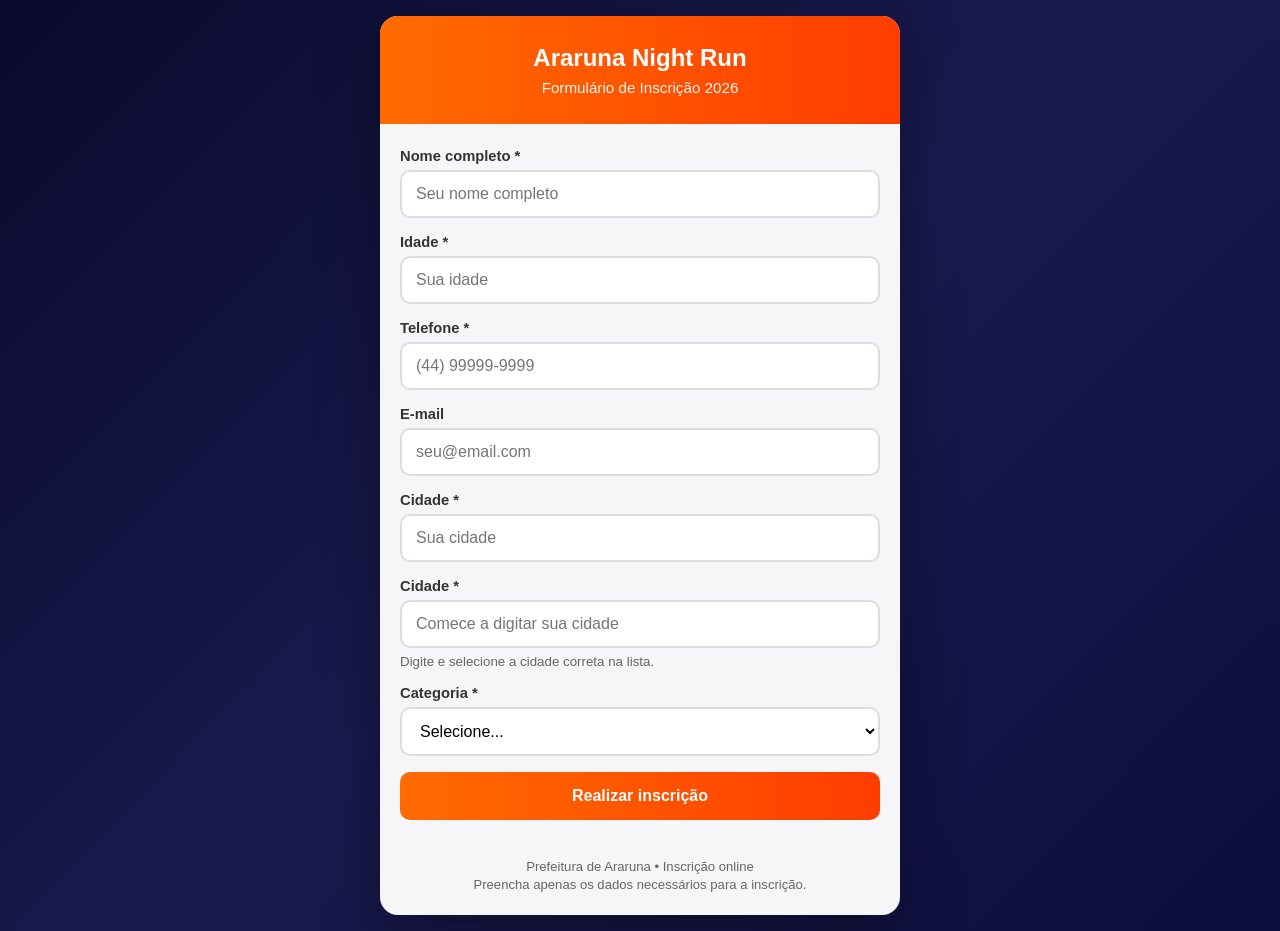
==== index.html @ 66bd738b "Update index.html" ====
<!DOCTYPE html>
<html lang="pt-BR">
<head>
  <meta charset="UTF-8">
  <meta name="viewport" content="width=device-width, initial-scale=1.0">
  <title>Inscrição - Araruna Night Run 2026</title>
  <style>
    * { margin: 0; padding: 0; box-sizing: border-box; }

    body {
      font-family: 'Segoe UI', Tahoma, Geneva, Verdana, sans-serif;
      background: linear-gradient(135deg, #0a0a2e 0%, #1a1a4e 50%, #0d0d3d 100%);
      min-height: 100vh;
      display: flex;
      justify-content: center;
      align-items: center;
      padding: 16px;
    }

    .container {
      background: rgba(255,255,255,0.96);
      border-radius: 18px;
      width: 100%;
      max-width: 520px;
      box-shadow: 0 20px 60px rgba(0,0,0,0.35);
      overflow: hidden;
    }

    .header {
      background: linear-gradient(90deg, #ff6b00, #ff3d00);
      color: #fff;
      padding: 28px 20px;
      text-align: center;
    }

    .header h1 {
      font-size: 1.5rem;
      line-height: 1.2;
      margin-bottom: 6px;
    }

    .header p {
      font-size: 0.95rem;
      opacity: 0.95;
    }

    .form-body {
      padding: 24px 20px;
    }

    .form-group {
      margin-bottom: 16px;
    }

    label {
      display: block;
      margin-bottom: 6px;
      font-weight: 600;
      color: #333;
      font-size: 0.92rem;
    }

    input, select {
      width: 100%;
      padding: 13px 14px;
      border: 2px solid #ddd;
      border-radius: 10px;
      font-size: 1rem;
      background: #fff;
    }

    input:focus, select:focus {
      outline: none;
      border-color: #ff6b00;
    }

    button {
      width: 100%;
      padding: 15px;
      border: none;
      border-radius: 10px;
      background: linear-gradient(90deg, #ff6b00, #ff3d00);
      color: #fff;
      font-size: 1rem;
      font-weight: 700;
      cursor: pointer;
    }

    button:disabled {
      opacity: 0.7;
      cursor: wait;
    }

    .msg {
      margin-bottom: 16px;
      padding: 13px;
      border-radius: 10px;
      font-weight: 600;
      text-align: center;
      display: none;
    }

    .msg.success {
      display: block;
      background: #e8f5e9;
      color: #2e7d32;
      border: 1px solid #a5d6a7;
    }

    .msg.error {
      display: block;
      background: #ffebee;
      color: #c62828;
      border: 1px solid #ef9a9a;
    }

    .footer {
      text-align: center;
      padding: 14px 20px 20px;
      color: #666;
      font-size: 0.82rem;
      line-height: 1.4;
    }

    .hidden-bot-field {
      position: absolute !important;
      left: -9999px !important;
      top: -9999px !important;
      opacity: 0 !important;
      pointer-events: none !important;
      height: 0 !important;
      width: 0 !important;
      overflow: hidden !important;
    }

    @media (max-width: 480px) {
      .header h1 { font-size: 1.3rem; }
      .form-body { padding: 20px 16px; }
    }
  </style>
</head>
<body>
  <div class="container">
    <div class="header">
      <h1>Araruna Night Run</h1>
      <p>Formulário de Inscrição 2026</p>
    </div>

    <div class="form-body">
      <div id="msg" class="msg"></div>

      <form id="inscricaoForm" novalidate>
        <div class="form-group">
          <label for="nome">Nome completo *</label>
          <input type="text" id="nome" name="nome" required maxlength="120" placeholder="Seu nome completo">
        </div>

        <div class="form-group">
          <label for="idade">Idade *</label>
          <input type="number" id="idade" name="idade" required min="5" max="120" placeholder="Sua idade">
        </div>

        <div class="form-group">
          <label for="telefone">Telefone *</label>
          <input type="tel" id="telefone" name="telefone" required maxlength="16" placeholder="(44) 99999-9999">
        </div>

        <div class="form-group">
          <label for="email">E-mail</label>
          <input type="email" id="email" name="email" maxlength="120" placeholder="seu@email.com">
        </div>

        <div class="form-group">
          <label for="cidade">Cidade *</label>
          <input type="text" id="cidade" name="cidade" required maxlength="80" placeholder="Sua cidade">
        </div>

        <div class="form-group">
  <label for="cidade">Cidade *</label>
  <input
    type="text"
    id="cidade"
    name="cidade"
    list="listaCidadesPR"
    required
    maxlength="80"
    placeholder="Comece a digitar sua cidade"
    autocomplete="off"
  >
  <datalist id="listaCidadesPR">
    <option value="Abatiá">
    <option value="Adrianópolis">
    <option value="Agudos do Sul">
    <option value="Almirante Tamandaré">
    <option value="Altamira do Paraná">
    <option value="Alto Paraíso">
    <option value="Alto Paraná">
    <option value="Alto Piquiri">
    <option value="Altônia">
    <option value="Alvorada do Sul">
    <option value="Amaporã">
    <option value="Ampére">
    <option value="Anahy">
    <option value="Andirá">
    <option value="Ângulo">
    <option value="Antonina">
    <option value="Antônio Olinto">
    <option value="Apucarana">
    <option value="Arapongas">
    <option value="Arapoti">
    <option value="Arapuã">
    <option value="Araruna">
    <option value="Araucária">
    <option value="Ariranha do Ivaí">
    <option value="Assaí">
    <option value="Assis Chateaubriand">
    <option value="Astorga">
    <option value="Atalaia">
    <option value="Balsa Nova">
    <option value="Bandeirantes">
    <option value="Barbosa Ferraz">
    <option value="Barra do Jacaré">
    <option value="Barracão">
    <option value="Bela Vista da Caroba">
    <option value="Bela Vista do Paraíso">
    <option value="Bituruna">
    <option value="Boa Esperança">
    <option value="Boa Esperança do Iguaçu">
    <option value="Boa Ventura de São Roque">
    <option value="Boa Vista da Aparecida">
    <option value="Bocaiúva do Sul">
    <option value="Bom Jesus do Sul">
    <option value="Bom Sucesso">
    <option value="Bom Sucesso do Sul">
    <option value="Borrazópolis">
    <option value="Braganey">
    <option value="Brasilândia do Sul">
    <option value="Cafeara">
    <option value="Cafelândia">
    <option value="Cafezal do Sul">
    <option value="Califórnia">
    <option value="Cambará">
    <option value="Cambé">
    <option value="Cambira">
    <option value="Campina da Lagoa">
    <option value="Campina do Simão">
    <option value="Campina Grande do Sul">
    <option value="Campo Bonito">
    <option value="Campo do Tenente">
    <option value="Campo Largo">
    <option value="Campo Magro">
    <option value="Campo Mourão">
    <option value="Cândido de Abreu">
    <option value="Candói">
    <option value="Cantagalo">
    <option value="Capanema">
    <option value="Capitão Leônidas Marques">
    <option value="Carambeí">
    <option value="Carlópolis">
    <option value="Cascavel">
    <option value="Castro">
    <option value="Catanduvas">
    <option value="Centenário do Sul">
    <option value="Cerro Azul">
    <option value="Céu Azul">
    <option value="Chopinzinho">
    <option value="Cianorte">
    <option value="Cidade Gaúcha">
    <option value="Clevelândia">
    <option value="Colombo">
    <option value="Colorado">
    <option value="Congonhinhas">
    <option value="Conselheiro Mairinck">
    <option value="Contenda">
    <option value="Corbélia">
    <option value="Cornélio Procópio">
    <option value="Coronel Domingos Soares">
    <option value="Coronel Vivida">
    <option value="Corumbataí do Sul">
    <option value="Cruz Machado">
    <option value="Cruzeiro do Iguaçu">
    <option value="Cruzeiro do Oeste">
    <option value="Cruzeiro do Sul">
    <option value="Curitiba">
    <option value="Curiúva">
    <option value="Diamante do Norte">
    <option value="Diamante do Sul">
    <option value="Dois Vizinhos">
    <option value="Douradina">
    <option value="Doutor Camargo">
    <option value="Doutor Ulysses">
    <option value="Enéas Marques">
    <option value="Engenheiro Beltrão">
    <option value="Entre Rios do Oeste">
    <option value="Esperança Nova">
    <option value="Espigão Alto do Iguaçu">
    <option value="Farol">
    <option value="Faxinal">
    <option value="Fazenda Rio Grande">
    <option value="Fênix">
    <option value="Fernandes Pinheiro">
    <option value="Figueira">
    <option value="Florai">
    <option value="Floresta">
    <option value="Florestópolis">
    <option value="Flórida">
    <option value="Formosa do Oeste">
    <option value="Foz do Iguaçu">
    <option value="Foz do Jordão">
    <option value="Francisco Alves">
    <option value="Francisco Beltrão">
    <option value="General Carneiro">
    <option value="Godoy Moreira">
    <option value="Goioerê">
    <option value="Goioxim">
    <option value="Grandes Rios">
    <option value="Guairaçá">
    <option value="Guaíra">
    <option value="Guamiranga">
    <option value="Guapirama">
    <option value="Guaporema">
    <option value="Guaraci">
    <option value="Guaraniaçu">
    <option value="Guarapuava">
    <option value="Guaraqueçaba">
    <option value="Guaratuba">
    <option value="Honório Serpa">
    <option value="Ibaiti">
    <option value="Ibema">
    <option value="Ibiporã">
    <option value="Icaraíma">
    <option value="Iguaraçu">
    <option value="Iguatu">
    <option value="Imbaú">
    <option value="Imbituva">
    <option value="Inácio Martins">
    <option value="Inajá">
    <option value="Indianópolis">
    <option value="Ipiranga">
    <option value="Iporã">
    <option value="Iracema do Oeste">
    <option value="Irati">
    <option value="Iretama">
    <option value="Itaguajé">
    <option value="Itaipulândia">
    <option value="Itambaracá">
    <option value="Itambé">
    <option value="Itapejara d'Oeste">
    <option value="Itaperuçu">
    <option value="Itapeva">
    <option value="Itaúna do Sul">
    <option value="Ivaí">
    <option value="Ivaiporã">
    <option value="Ivaté">
    <option value="Ivatuba">
    <option value="Jaboti">
    <option value="Jacarezinho">
    <option value="Jaguapitã">
    <option value="Jaguariaíva">
    <option value="Jandaia do Sul">
    <option value="Janiópolis">
    <option value="Japira">
    <option value="Japurá">
    <option value="Jardim Alegre">
    <option value="Jardim Olinda">
    <option value="Jataizinho">
    <option value="Jesuítas">
    <option value="Joaquim Távora">
    <option value="Jundiaí do Sul">
    <option value="Juranda">
    <option value="Jussara">
    <option value="Kaloré">
    <option value="Lapa">
    <option value="Laranjal">
    <option value="Laranjeiras do Sul">
    <option value="Leópolis">
    <option value="Lidianópolis">
    <option value="Lindoeste">
    <option value="Loanda">
    <option value="Lobato">
    <option value="Londrina">
    <option value="Luiziana">
    <option value="Lunardelli">
    <option value="Lupionópolis">
    <option value="Mallet">
    <option value="Mamborê">
    <option value="Mandaguaçu">
    <option value="Mandaguari">
    <option value="Mandirituba">
    <option value="Manfrinópolis">
    <option value="Mangueirinha">
    <option value="Manoel Ribas">
    <option value="Marechal Cândido Rondon">
    <option value="Maria Helena">
    <option value="Marialva">
    <option value="Marilândia do Sul">
    <option value="Marilena">
    <option value="Mariluz">
    <option value="Maringá">
    <option value="Mariópolis">
    <option value="Maripá">
    <option value="Marmeleiro">
    <option value="Marquinho">
    <option value="Marumbi">
    <option value="Matinhos">
    <option value="Matelândia">
    <option value="Medianeira">
    <option value="Mercedes">
    <option value="Mirador">
    <option value="Miraselva">
    <option value="Missal">
    <option value="Moreira Sales">
    <option value="Morretes">
    <option value="Munhoz de Melo">
    <option value="Nossa Senhora das Graças">
    <option value="Nova Aliança do Ivaí">
    <option value="Nova América da Colina">
    <option value="Nova Aurora">
    <option value="Nova Cantu">
    <option value="Nova Esperança">
    <option value="Nova Esperança do Sudoeste">
    <option value="Nova Fátima">
    <option value="Nova Laranjeiras">
    <option value="Nova Londrina">
    <option value="Nova Olímpia">
    <option value="Nova Prata do Iguaçu">
    <option value="Nova Santa Bárbara">
    <option value="Nova Santa Rosa">
    <option value="Nova Tebas">
    <option value="Novo Itacolomi">
    <option value="Ortigueira">
    <option value="Ourizona">
    <option value="Ouro Verde do Oeste">
    <option value="Paiçandu">
    <option value="Palmas">
    <option value="Palmeira">
    <option value="Palmital">
    <option value="Palotina">
    <option value="Paraíso do Norte">
    <option value="Paranacity">
    <option value="Paranaguá">
    <option value="Paranapoema">
    <option value="Paranavaí">
    <option value="Pato Bragado">
    <option value="Pato Branco">
    <option value="Paula Freitas">
    <option value="Paulo Frontin">
    <option value="Peabiru">
    <option value="Perobal">
    <option value="Pérola">
    <option value="Pérola d'Oeste">
    <option value="Piên">
    <option value="Pinhais">
    <option value="Pinhal de São Bento">
    <option value="Pinhalão">
    <option value="Pinhão">
    <option value="Piraí do Sul">
    <option value="Piraquara">
    <option value="Pitanga">
    <option value="Pitangueiras">
    <option value="Planaltina do Paraná">
    <option value="Planalto">
    <option value="Ponta Grossa">
    <option value="Pontal do Paraná">
    <option value="Porto Amazonas">
    <option value="Porto Barreiro">
    <option value="Porto Rico">
    <option value="Porto Vitória">
    <option value="Prado Ferreira">
    <option value="Pranchita">
    <option value="Presidente Castelo Branco">
    <option value="Primeiro de Maio">
    <option value="Prudentópolis">
    <option value="Quarto Centenário">
    <option value="Quatiguá">
    <option value="Quatro Barras">
    <option value="Quatro Pontes">
    <option value="Quedas do Iguaçu">
    <option value="Querência do Norte">
    <option value="Quinta do Sol">
    <option value="Quitandinha">
    <option value="Ramilândia">
    <option value="Rancho Alegre">
    <option value="Rancho Alegre d'Oeste">
    <option value="Realeza">
    <option value="Rebouças">
    <option value="Renascença">
    <option value="Reserva">
    <option value="Reserva do Iguaçu">
    <option value="Rondon">
    <option value="Rosário do Ivaí">
    <option value="Sabáudia">
    <option value="Salgado Filho">
    <option value="Salto do Itararé">
    <option value="Salto do Lontra">
    <option value="Santa Amélia">
    <option value="Santa Cecília do Pavão">
    <option value="Santa Cruz de Monte Castelo">
    <option value="Santa Fé">
    <option value="Santa Helena">
    <option value="Santa Inês">
    <option value="Santa Isabel do Ivaí">
    <option value="Santa Izabel do Oeste">
    <option value="Santa Lúcia">
    <option value="Santa Maria do Oeste">
    <option value="Santa Mariana">
    <option value="Santa Mônica">
    <option value="Santa Tereza do Oeste">
    <option value="Santa Terezinha de Itaipu">
    <option value="Santana do Itararé">
    <option value="Santo Antônio da Platina">
    <option value="Santo Antônio do Caiuá">
    <option value="Santo Antônio do Paraíso">
    <option value="Santo Antônio do Sudoeste">
    <option value="Santo Inácio">
    <option value="São Carlos do Ivaí">
    <option value="São Jerônimo da Serra">
    <option value="São João">
    <option value="São João do Caiuá">
    <option value="São João do Ivaí">
    <option value="São João do Triunfo">
    <option value="São Jorge d'Oeste">
    <option value="São Jorge do Ivaí">
    <option value="São Jorge do Patrocínio">
    <option value="São José da Boa Vista">
    <option value="São José das Palmeiras">
    <option value="São José dos Pinhais">
    <option value="São Manoel do Paraná">
    <option value="São Mateus do Sul">
    <option value="São Miguel do Iguaçu">
    <option value="São Pedro do Iguaçu">
    <option value="São Pedro do Ivaí">
    <option value="São Pedro do Paraná">
    <option value="São Sebastião da Amoreira">
    <option value="São Tomé">
    <option value="Sapopema">
    <option value="Sarandi">
    <option value="Saudade do Iguaçu">
    <option value="Sengés">
    <option value="Serranópolis do Iguaçu">
    <option value="Sertaneja">
    <option value="Sertanópolis">
    <option value="Siqueira Campos">
    <option value="Sulina">
    <option value="Tamboara">
    <option value="Tapejara">
    <option value="Tapira">
    <option value="Teixeira Soares">
    <option value="Telêmaco Borba">
    <option value="Terra Boa">
    <option value="Terra Rica">
    <option value="Terra Roxa">
    <option value="Tibagi">
    <option value="Tijucas do Sul">
    <option value="Toledos">
    <option value="Tomazina">
    <option value="Três Barras do Paraná">
    <option value="Tunas do Paraná">
    <option value="Tuneiras do Oeste">
    <option value="Tupãssi">
    <option value="Turvo">
    <option value="Ubiratã">
    <option value="Umuarama">
    <option value="Uniflor">
    <option value="União da Vitória">
    <option value="Uraí">
    <option value="Ventania">
    <option value="Vera Cruz do Oeste">
    <option value="Verê">
    <option value="Virmond">
    <option value="Vitorino">
    <option value="Wenceslau Braz">
    <option value="Xambrê">
    <option value="Outro">
  </datalist>
  <small style="display:block; margin-top:6px; color:#666;">
    Digite e selecione a cidade correta na lista.
  </small>
</div>

<div class="form-group" id="outraCidadeBox" style="display:none;">
  <label for="outraCidade">Digite sua cidade *</label>
  <input
    type="text"
    id="outraCidade"
    name="outraCidade"
    maxlength="80"
    placeholder="Informe sua cidade"
  >
</div>
        <div class="form-group">
          <label for="categoria">Categoria *</label>
          <select id="categoria" name="categoria" required>
            <option value="">Selecione...</option>
            <option value="5K">5K - Corrida</option>
            <option value="10K">10K - Corrida</option>
            <option value="Caminhada">Caminhada</option>
          </select>
        </div>

        <div class="hidden-bot-field" aria-hidden="true">
          <label for="website">Não preencha este campo</label>
          <input type="text" id="website" name="website" tabindex="-1" autocomplete="off">
        </div>

        <button type="submit" id="btnEnviar">Realizar inscrição</button>
      </form>
    </div>

    <div class="footer">
      Prefeitura de Araruna • Inscrição online<br>
      Preencha apenas os dados necessários para a inscrição.
    </div>
  </div>

  <script>
    const SCRIPT_URL = "https://script.google.com/macros/s/AKfycbyL54Fr6OO4lp_sUI7uvPAXnmcYHI8O79udtDjGZGWTXcczQa1_r_LEC9cN2o9GCNLT/exec";

    const form = document.getElementById("inscricaoForm");
    const msg = document.getElementById("msg");
    const btn = document.getElementById("btnEnviar");
    const telefone = document.getElementById("telefone");

    telefone.addEventListener("input", function (e) {
      let v = e.target.value.replace(/\D/g, "");
      if (v.length > 11) v = v.slice(0, 11);

      if (v.length > 6) {
        v = "(" + v.slice(0, 2) + ") " + v.slice(2, 7) + "-" + v.slice(7);
      } else if (v.length > 2) {
        v = "(" + v.slice(0, 2) + ") " + v.slice(2);
      } else if (v.length > 0) {
        v = "(" + v;
      }

      e.target.value = v;
    });

    function mostrarMensagem(tipo, texto) {
      msg.className = "msg " + tipo;
      msg.textContent = texto;
    }

    function validarDados(dados) {
      if (!dados.nome || dados.nome.length < 3) {
        return "Informe um nome válido.";
      }

      const idadeNum = Number(dados.idade);
      if (!dados.idade || Number.isNaN(idadeNum) || idadeNum < 5 || idadeNum > 120) {
        return "Informe uma idade válida.";
      }

      const telefoneNumeros = dados.telefone.replace(/\D/g, "");
      if (telefoneNumeros.length < 10 || telefoneNumeros.length > 11) {
        return "Informe um telefone válido com DDD.";
      }

      if (dados.email && !/^[^\s@]+@[^\s@]+\.[^\s@]+$/.test(dados.email)) {
        return "Informe um e-mail válido.";
      }

      if (!dados.cidade || dados.cidade.length < 2) {
        return "Informe a cidade.";
      }

      if (!dados.categoria) {
        return "Selecione uma categoria.";
      }

      return null;
    }

    form.addEventListener("submit", async function (e) {
      e.preventDefault();
      msg.className = "msg";
      msg.textContent = "";

      const dados = {
        nome: form.nome.value.trim(),
        idade: form.idade.value.trim(),
        telefone: form.telefone.value.trim(),
        email: form.email.value.trim(),
        cidade: form.cidade.value.trim(),
        categoria: form.categoria.value.trim(),
        website: form.website.value.trim()
      };

      const erro = validarDados(dados);
      if (erro) {
        mostrarMensagem("error", erro);
        return;
      }

      btn.disabled = true;
      btn.textContent = "Enviando...";

      try {
        const resposta = await fetch(SCRIPT_URL, {
          method: "POST",
          headers: {
            "Content-Type": "text/plain;charset=utf-8"
          },
          body: JSON.stringify(dados)
        });

        const resultado = await resposta.json();

        if (resultado.ok) {
          mostrarMensagem("success", resultado.mensagem || "Inscrição realizada com sucesso!");
          form.reset();
        } else {
          mostrarMensagem("error", resultado.mensagem || "Não foi possível enviar.");
        }
      } catch (erroRede) {
        mostrarMensagem("error", "Erro de conexão. Tente novamente em instantes.");
      } finally {
        btn.disabled = false;
        btn.textContent = "Realizar inscrição";
      }
    });
  </script>
</body>
</html>
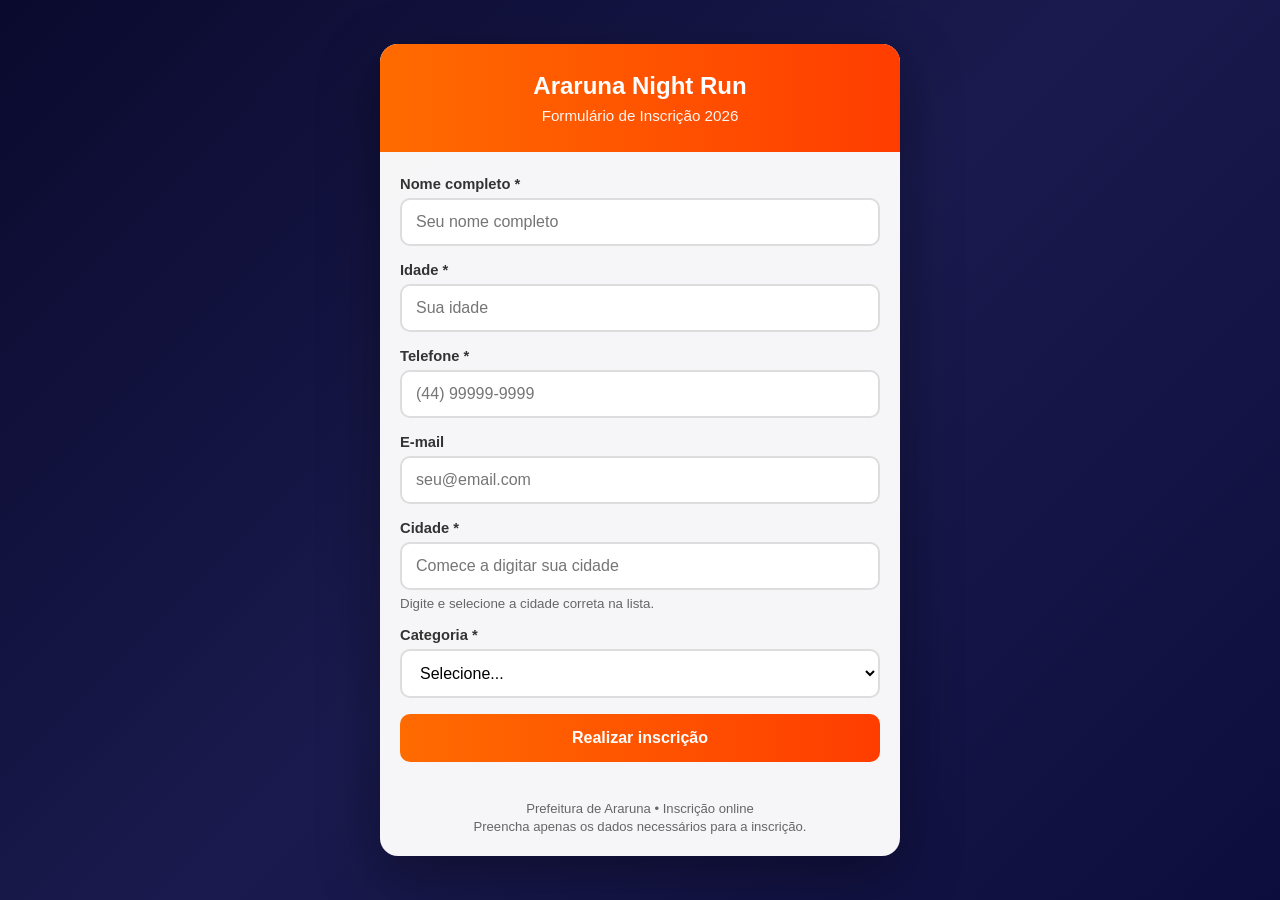
==== commit 45c10558: "Update index.html" ====
--- a/index.html
+++ b/index.html
@@ -168,11 +168,6 @@
         <div class="form-group">
           <label for="email">E-mail</label>
           <input type="email" id="email" name="email" maxlength="120" placeholder="seu@email.com">
-        </div>
-
-        <div class="form-group">
-          <label for="cidade">Cidade *</label>
-          <input type="text" id="cidade" name="cidade" required maxlength="80" placeholder="Sua cidade">
         </div>
 
         <div class="form-group">
@@ -592,8 +587,8 @@
           <label for="categoria">Categoria *</label>
           <select id="categoria" name="categoria" required>
             <option value="">Selecione...</option>
-            <option value="5K">5K - Corrida</option>
-            <option value="10K">10K - Corrida</option>
+            <option value="5Km">5Km - Corrida</option>
+            <option value="10Km">10Km - Corrida</option>
             <option value="Caminhada">Caminhada</option>
           </select>
         </div>
@@ -614,7 +609,7 @@
   </div>
 
   <script>
-    const SCRIPT_URL = "https://script.google.com/macros/s/AKfycbyL54Fr6OO4lp_sUI7uvPAXnmcYHI8O79udtDjGZGWTXcczQa1_r_LEC9cN2o9GCNLT/exec";
+    const SCRIPT_URL = "https://script.google.com/macros/s/AKfycbwGTyoULosIcYEB9L5Wkugvb4FkKIc5PgmB411JDocXwaZyagWiS0f68ZswovC41xFt/exec";
 
     const form = document.getElementById("inscricaoForm");
     const msg = document.getElementById("msg");
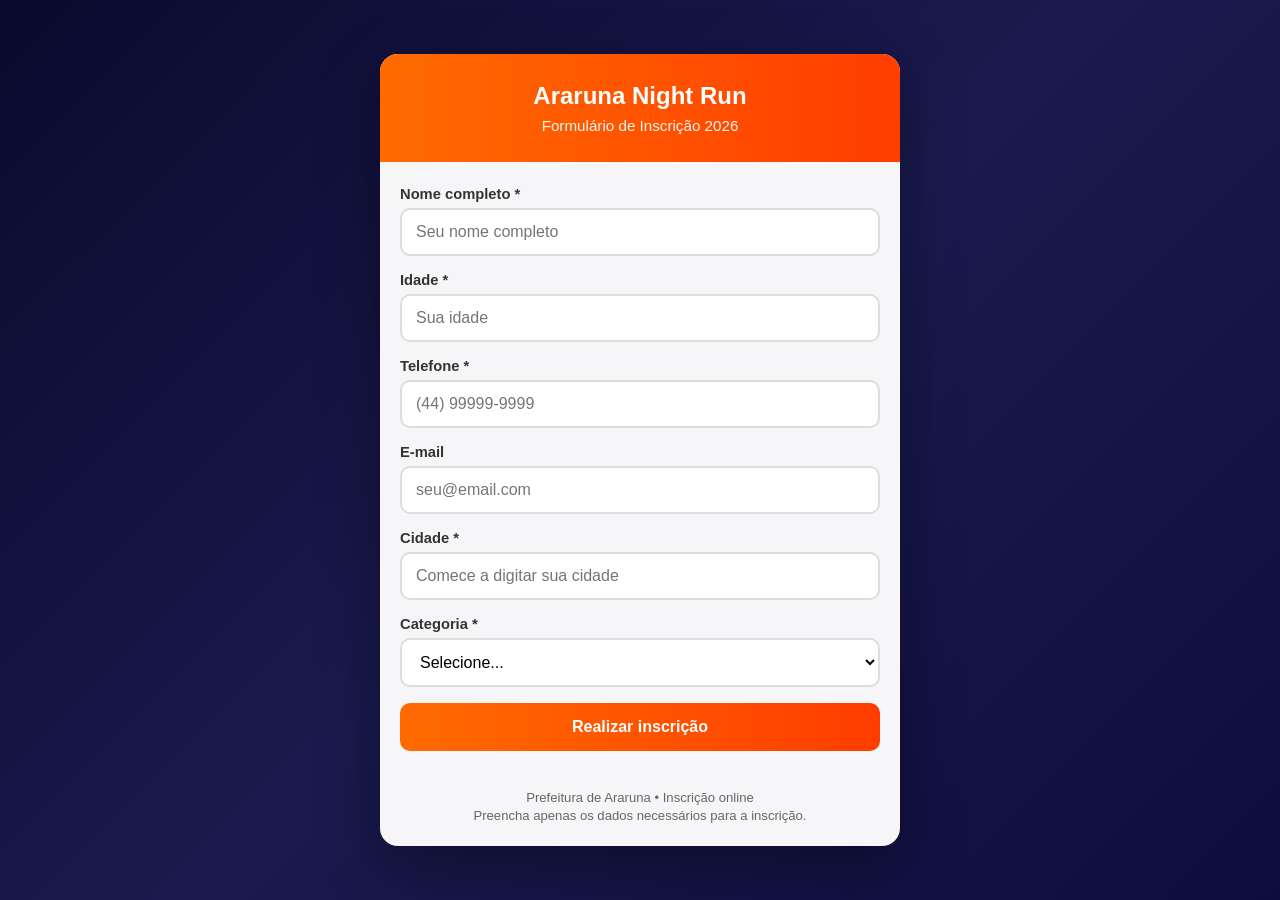
==== commit 57ebecf2: "Update index.html" ====
--- a/index.html
+++ b/index.html
@@ -170,7 +170,7 @@
           <input type="email" id="email" name="email" maxlength="120" placeholder="seu@email.com">
         </div>
 
-        <div class="form-group">
+       <div class="form-group">
   <label for="cidade">Cidade *</label>
   <input
     type="text"
@@ -182,406 +182,7 @@
     placeholder="Comece a digitar sua cidade"
     autocomplete="off"
   >
-  <datalist id="listaCidadesPR">
-    <option value="Abatiá">
-    <option value="Adrianópolis">
-    <option value="Agudos do Sul">
-    <option value="Almirante Tamandaré">
-    <option value="Altamira do Paraná">
-    <option value="Alto Paraíso">
-    <option value="Alto Paraná">
-    <option value="Alto Piquiri">
-    <option value="Altônia">
-    <option value="Alvorada do Sul">
-    <option value="Amaporã">
-    <option value="Ampére">
-    <option value="Anahy">
-    <option value="Andirá">
-    <option value="Ângulo">
-    <option value="Antonina">
-    <option value="Antônio Olinto">
-    <option value="Apucarana">
-    <option value="Arapongas">
-    <option value="Arapoti">
-    <option value="Arapuã">
-    <option value="Araruna">
-    <option value="Araucária">
-    <option value="Ariranha do Ivaí">
-    <option value="Assaí">
-    <option value="Assis Chateaubriand">
-    <option value="Astorga">
-    <option value="Atalaia">
-    <option value="Balsa Nova">
-    <option value="Bandeirantes">
-    <option value="Barbosa Ferraz">
-    <option value="Barra do Jacaré">
-    <option value="Barracão">
-    <option value="Bela Vista da Caroba">
-    <option value="Bela Vista do Paraíso">
-    <option value="Bituruna">
-    <option value="Boa Esperança">
-    <option value="Boa Esperança do Iguaçu">
-    <option value="Boa Ventura de São Roque">
-    <option value="Boa Vista da Aparecida">
-    <option value="Bocaiúva do Sul">
-    <option value="Bom Jesus do Sul">
-    <option value="Bom Sucesso">
-    <option value="Bom Sucesso do Sul">
-    <option value="Borrazópolis">
-    <option value="Braganey">
-    <option value="Brasilândia do Sul">
-    <option value="Cafeara">
-    <option value="Cafelândia">
-    <option value="Cafezal do Sul">
-    <option value="Califórnia">
-    <option value="Cambará">
-    <option value="Cambé">
-    <option value="Cambira">
-    <option value="Campina da Lagoa">
-    <option value="Campina do Simão">
-    <option value="Campina Grande do Sul">
-    <option value="Campo Bonito">
-    <option value="Campo do Tenente">
-    <option value="Campo Largo">
-    <option value="Campo Magro">
-    <option value="Campo Mourão">
-    <option value="Cândido de Abreu">
-    <option value="Candói">
-    <option value="Cantagalo">
-    <option value="Capanema">
-    <option value="Capitão Leônidas Marques">
-    <option value="Carambeí">
-    <option value="Carlópolis">
-    <option value="Cascavel">
-    <option value="Castro">
-    <option value="Catanduvas">
-    <option value="Centenário do Sul">
-    <option value="Cerro Azul">
-    <option value="Céu Azul">
-    <option value="Chopinzinho">
-    <option value="Cianorte">
-    <option value="Cidade Gaúcha">
-    <option value="Clevelândia">
-    <option value="Colombo">
-    <option value="Colorado">
-    <option value="Congonhinhas">
-    <option value="Conselheiro Mairinck">
-    <option value="Contenda">
-    <option value="Corbélia">
-    <option value="Cornélio Procópio">
-    <option value="Coronel Domingos Soares">
-    <option value="Coronel Vivida">
-    <option value="Corumbataí do Sul">
-    <option value="Cruz Machado">
-    <option value="Cruzeiro do Iguaçu">
-    <option value="Cruzeiro do Oeste">
-    <option value="Cruzeiro do Sul">
-    <option value="Curitiba">
-    <option value="Curiúva">
-    <option value="Diamante do Norte">
-    <option value="Diamante do Sul">
-    <option value="Dois Vizinhos">
-    <option value="Douradina">
-    <option value="Doutor Camargo">
-    <option value="Doutor Ulysses">
-    <option value="Enéas Marques">
-    <option value="Engenheiro Beltrão">
-    <option value="Entre Rios do Oeste">
-    <option value="Esperança Nova">
-    <option value="Espigão Alto do Iguaçu">
-    <option value="Farol">
-    <option value="Faxinal">
-    <option value="Fazenda Rio Grande">
-    <option value="Fênix">
-    <option value="Fernandes Pinheiro">
-    <option value="Figueira">
-    <option value="Florai">
-    <option value="Floresta">
-    <option value="Florestópolis">
-    <option value="Flórida">
-    <option value="Formosa do Oeste">
-    <option value="Foz do Iguaçu">
-    <option value="Foz do Jordão">
-    <option value="Francisco Alves">
-    <option value="Francisco Beltrão">
-    <option value="General Carneiro">
-    <option value="Godoy Moreira">
-    <option value="Goioerê">
-    <option value="Goioxim">
-    <option value="Grandes Rios">
-    <option value="Guairaçá">
-    <option value="Guaíra">
-    <option value="Guamiranga">
-    <option value="Guapirama">
-    <option value="Guaporema">
-    <option value="Guaraci">
-    <option value="Guaraniaçu">
-    <option value="Guarapuava">
-    <option value="Guaraqueçaba">
-    <option value="Guaratuba">
-    <option value="Honório Serpa">
-    <option value="Ibaiti">
-    <option value="Ibema">
-    <option value="Ibiporã">
-    <option value="Icaraíma">
-    <option value="Iguaraçu">
-    <option value="Iguatu">
-    <option value="Imbaú">
-    <option value="Imbituva">
-    <option value="Inácio Martins">
-    <option value="Inajá">
-    <option value="Indianópolis">
-    <option value="Ipiranga">
-    <option value="Iporã">
-    <option value="Iracema do Oeste">
-    <option value="Irati">
-    <option value="Iretama">
-    <option value="Itaguajé">
-    <option value="Itaipulândia">
-    <option value="Itambaracá">
-    <option value="Itambé">
-    <option value="Itapejara d'Oeste">
-    <option value="Itaperuçu">
-    <option value="Itapeva">
-    <option value="Itaúna do Sul">
-    <option value="Ivaí">
-    <option value="Ivaiporã">
-    <option value="Ivaté">
-    <option value="Ivatuba">
-    <option value="Jaboti">
-    <option value="Jacarezinho">
-    <option value="Jaguapitã">
-    <option value="Jaguariaíva">
-    <option value="Jandaia do Sul">
-    <option value="Janiópolis">
-    <option value="Japira">
-    <option value="Japurá">
-    <option value="Jardim Alegre">
-    <option value="Jardim Olinda">
-    <option value="Jataizinho">
-    <option value="Jesuítas">
-    <option value="Joaquim Távora">
-    <option value="Jundiaí do Sul">
-    <option value="Juranda">
-    <option value="Jussara">
-    <option value="Kaloré">
-    <option value="Lapa">
-    <option value="Laranjal">
-    <option value="Laranjeiras do Sul">
-    <option value="Leópolis">
-    <option value="Lidianópolis">
-    <option value="Lindoeste">
-    <option value="Loanda">
-    <option value="Lobato">
-    <option value="Londrina">
-    <option value="Luiziana">
-    <option value="Lunardelli">
-    <option value="Lupionópolis">
-    <option value="Mallet">
-    <option value="Mamborê">
-    <option value="Mandaguaçu">
-    <option value="Mandaguari">
-    <option value="Mandirituba">
-    <option value="Manfrinópolis">
-    <option value="Mangueirinha">
-    <option value="Manoel Ribas">
-    <option value="Marechal Cândido Rondon">
-    <option value="Maria Helena">
-    <option value="Marialva">
-    <option value="Marilândia do Sul">
-    <option value="Marilena">
-    <option value="Mariluz">
-    <option value="Maringá">
-    <option value="Mariópolis">
-    <option value="Maripá">
-    <option value="Marmeleiro">
-    <option value="Marquinho">
-    <option value="Marumbi">
-    <option value="Matinhos">
-    <option value="Matelândia">
-    <option value="Medianeira">
-    <option value="Mercedes">
-    <option value="Mirador">
-    <option value="Miraselva">
-    <option value="Missal">
-    <option value="Moreira Sales">
-    <option value="Morretes">
-    <option value="Munhoz de Melo">
-    <option value="Nossa Senhora das Graças">
-    <option value="Nova Aliança do Ivaí">
-    <option value="Nova América da Colina">
-    <option value="Nova Aurora">
-    <option value="Nova Cantu">
-    <option value="Nova Esperança">
-    <option value="Nova Esperança do Sudoeste">
-    <option value="Nova Fátima">
-    <option value="Nova Laranjeiras">
-    <option value="Nova Londrina">
-    <option value="Nova Olímpia">
-    <option value="Nova Prata do Iguaçu">
-    <option value="Nova Santa Bárbara">
-    <option value="Nova Santa Rosa">
-    <option value="Nova Tebas">
-    <option value="Novo Itacolomi">
-    <option value="Ortigueira">
-    <option value="Ourizona">
-    <option value="Ouro Verde do Oeste">
-    <option value="Paiçandu">
-    <option value="Palmas">
-    <option value="Palmeira">
-    <option value="Palmital">
-    <option value="Palotina">
-    <option value="Paraíso do Norte">
-    <option value="Paranacity">
-    <option value="Paranaguá">
-    <option value="Paranapoema">
-    <option value="Paranavaí">
-    <option value="Pato Bragado">
-    <option value="Pato Branco">
-    <option value="Paula Freitas">
-    <option value="Paulo Frontin">
-    <option value="Peabiru">
-    <option value="Perobal">
-    <option value="Pérola">
-    <option value="Pérola d'Oeste">
-    <option value="Piên">
-    <option value="Pinhais">
-    <option value="Pinhal de São Bento">
-    <option value="Pinhalão">
-    <option value="Pinhão">
-    <option value="Piraí do Sul">
-    <option value="Piraquara">
-    <option value="Pitanga">
-    <option value="Pitangueiras">
-    <option value="Planaltina do Paraná">
-    <option value="Planalto">
-    <option value="Ponta Grossa">
-    <option value="Pontal do Paraná">
-    <option value="Porto Amazonas">
-    <option value="Porto Barreiro">
-    <option value="Porto Rico">
-    <option value="Porto Vitória">
-    <option value="Prado Ferreira">
-    <option value="Pranchita">
-    <option value="Presidente Castelo Branco">
-    <option value="Primeiro de Maio">
-    <option value="Prudentópolis">
-    <option value="Quarto Centenário">
-    <option value="Quatiguá">
-    <option value="Quatro Barras">
-    <option value="Quatro Pontes">
-    <option value="Quedas do Iguaçu">
-    <option value="Querência do Norte">
-    <option value="Quinta do Sol">
-    <option value="Quitandinha">
-    <option value="Ramilândia">
-    <option value="Rancho Alegre">
-    <option value="Rancho Alegre d'Oeste">
-    <option value="Realeza">
-    <option value="Rebouças">
-    <option value="Renascença">
-    <option value="Reserva">
-    <option value="Reserva do Iguaçu">
-    <option value="Rondon">
-    <option value="Rosário do Ivaí">
-    <option value="Sabáudia">
-    <option value="Salgado Filho">
-    <option value="Salto do Itararé">
-    <option value="Salto do Lontra">
-    <option value="Santa Amélia">
-    <option value="Santa Cecília do Pavão">
-    <option value="Santa Cruz de Monte Castelo">
-    <option value="Santa Fé">
-    <option value="Santa Helena">
-    <option value="Santa Inês">
-    <option value="Santa Isabel do Ivaí">
-    <option value="Santa Izabel do Oeste">
-    <option value="Santa Lúcia">
-    <option value="Santa Maria do Oeste">
-    <option value="Santa Mariana">
-    <option value="Santa Mônica">
-    <option value="Santa Tereza do Oeste">
-    <option value="Santa Terezinha de Itaipu">
-    <option value="Santana do Itararé">
-    <option value="Santo Antônio da Platina">
-    <option value="Santo Antônio do Caiuá">
-    <option value="Santo Antônio do Paraíso">
-    <option value="Santo Antônio do Sudoeste">
-    <option value="Santo Inácio">
-    <option value="São Carlos do Ivaí">
-    <option value="São Jerônimo da Serra">
-    <option value="São João">
-    <option value="São João do Caiuá">
-    <option value="São João do Ivaí">
-    <option value="São João do Triunfo">
-    <option value="São Jorge d'Oeste">
-    <option value="São Jorge do Ivaí">
-    <option value="São Jorge do Patrocínio">
-    <option value="São José da Boa Vista">
-    <option value="São José das Palmeiras">
-    <option value="São José dos Pinhais">
-    <option value="São Manoel do Paraná">
-    <option value="São Mateus do Sul">
-    <option value="São Miguel do Iguaçu">
-    <option value="São Pedro do Iguaçu">
-    <option value="São Pedro do Ivaí">
-    <option value="São Pedro do Paraná">
-    <option value="São Sebastião da Amoreira">
-    <option value="São Tomé">
-    <option value="Sapopema">
-    <option value="Sarandi">
-    <option value="Saudade do Iguaçu">
-    <option value="Sengés">
-    <option value="Serranópolis do Iguaçu">
-    <option value="Sertaneja">
-    <option value="Sertanópolis">
-    <option value="Siqueira Campos">
-    <option value="Sulina">
-    <option value="Tamboara">
-    <option value="Tapejara">
-    <option value="Tapira">
-    <option value="Teixeira Soares">
-    <option value="Telêmaco Borba">
-    <option value="Terra Boa">
-    <option value="Terra Rica">
-    <option value="Terra Roxa">
-    <option value="Tibagi">
-    <option value="Tijucas do Sul">
-    <option value="Toledos">
-    <option value="Tomazina">
-    <option value="Três Barras do Paraná">
-    <option value="Tunas do Paraná">
-    <option value="Tuneiras do Oeste">
-    <option value="Tupãssi">
-    <option value="Turvo">
-    <option value="Ubiratã">
-    <option value="Umuarama">
-    <option value="Uniflor">
-    <option value="União da Vitória">
-    <option value="Uraí">
-    <option value="Ventania">
-    <option value="Vera Cruz do Oeste">
-    <option value="Verê">
-    <option value="Virmond">
-    <option value="Vitorino">
-    <option value="Wenceslau Braz">
-    <option value="Xambrê">
-    <option value="Outro">
-  </datalist>
-  <small style="display:block; margin-top:6px; color:#666;">
-    Digite e selecione a cidade correta na lista.
-  </small>
-</div>
-
-<div class="form-group" id="outraCidadeBox" style="display:none;">
-  <label for="outraCidade">Digite sua cidade *</label>
-  <input
-    type="text"
-    id="outraCidade"
-    name="outraCidade"
-    maxlength="80"
-    placeholder="Informe sua cidade"
-  >
+  <datalist id="listaCidadesPR"></datalist>
 </div>
         <div class="form-group">
           <label for="categoria">Categoria *</label>
@@ -715,5 +316,16 @@
       }
     });
   </script>
+
+  <script src="cidades-pr.js"></script>
+  <script>
+    const lista = document.getElementById("listaCidadesPR");
+
+    cidadesPR.forEach(cidade => {
+      const option = document.createElement("option");
+      option.value = cidade;
+      lista.appendChild(option);
+    });
+  </script>
 </body>
 </html>
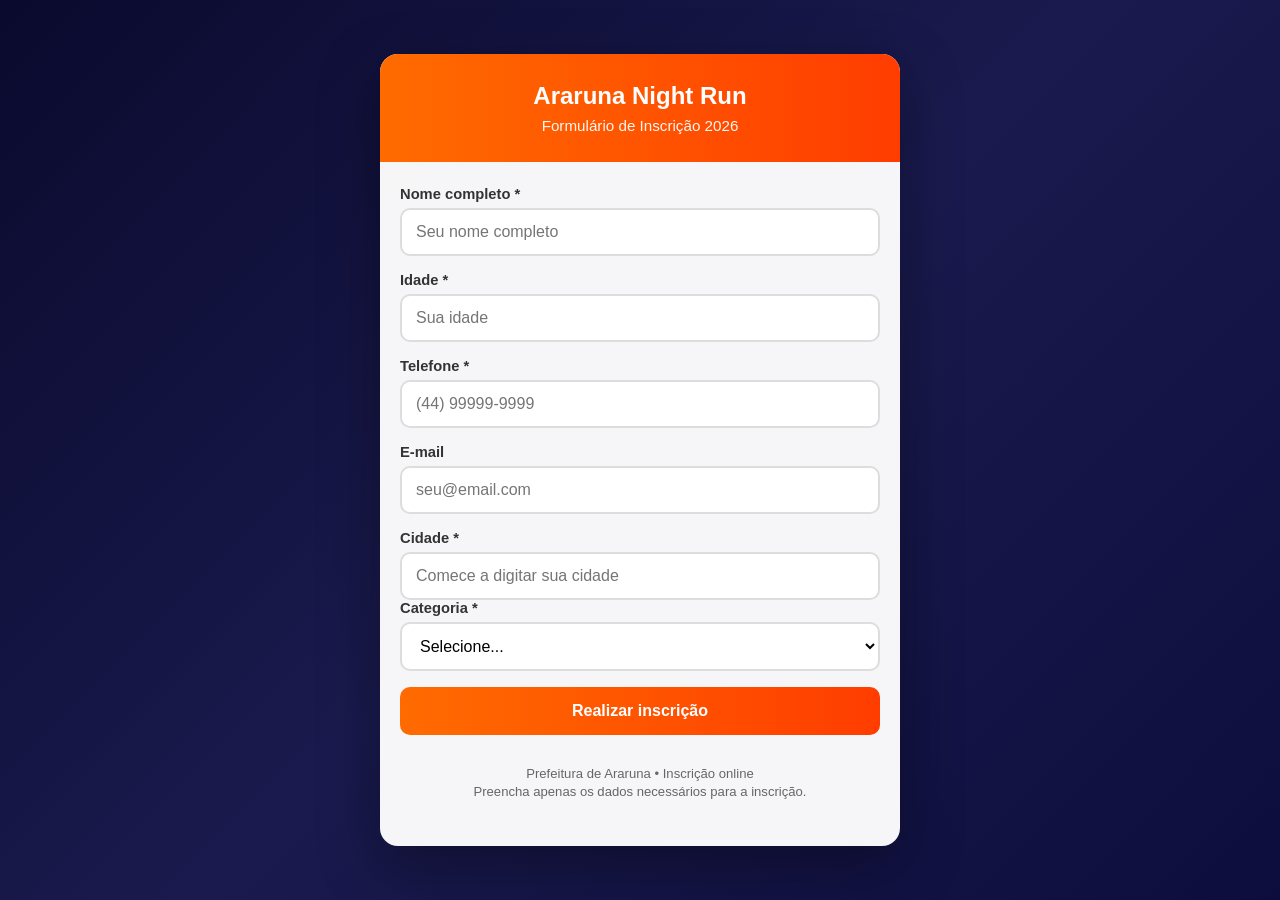
==== commit 57b8f064: "Update index.html" ====
--- a/index.html
+++ b/index.html
@@ -182,7 +182,16 @@
     placeholder="Comece a digitar sua cidade"
     autocomplete="off"
   >
-  <datalist id="listaCidadesPR"></datalist>
+  <datalist id="listaCidadesPR"> </datalist>
+         <div class="form-group" id="outraCidadeBox" style="display:none;">
+  <label for="outraCidade">Digite sua cidade *</label>
+  <input
+    type="text"
+    id="outraCidade"
+    name="outraCidade"
+    maxlength="80"
+    placeholder="Informe sua cidade"
+  >
 </div>
         <div class="form-group">
           <label for="categoria">Categoria *</label>
@@ -315,17 +324,23 @@
         btn.textContent = "Realizar inscrição";
       }
     });
-  </script>
-
-  <script src="cidades-pr.js"></script>
-  <script>
-    const lista = document.getElementById("listaCidadesPR");
-
-    cidadesPR.forEach(cidade => {
-      const option = document.createElement("option");
-      option.value = cidade;
-      lista.appendChild(option);
-    });
-  </script>
+<script>
+  const cidadeInput = document.getElementById("cidade");
+  const outraCidadeBox = document.getElementById("outraCidadeBox");
+  const outraCidadeInput = document.getElementById("outraCidade");
+
+  cidadeInput.addEventListener("input", function () {
+    const valor = this.value.trim();
+
+    if (valor.toLowerCase() === "outro") {
+      outraCidadeBox.style.display = "block";
+      outraCidadeInput.required = true;
+    } else {
+      outraCidadeBox.style.display = "none";
+      outraCidadeInput.required = false;
+      outraCidadeInput.value = "";
+    }
+  });
+</script>
 </body>
 </html>
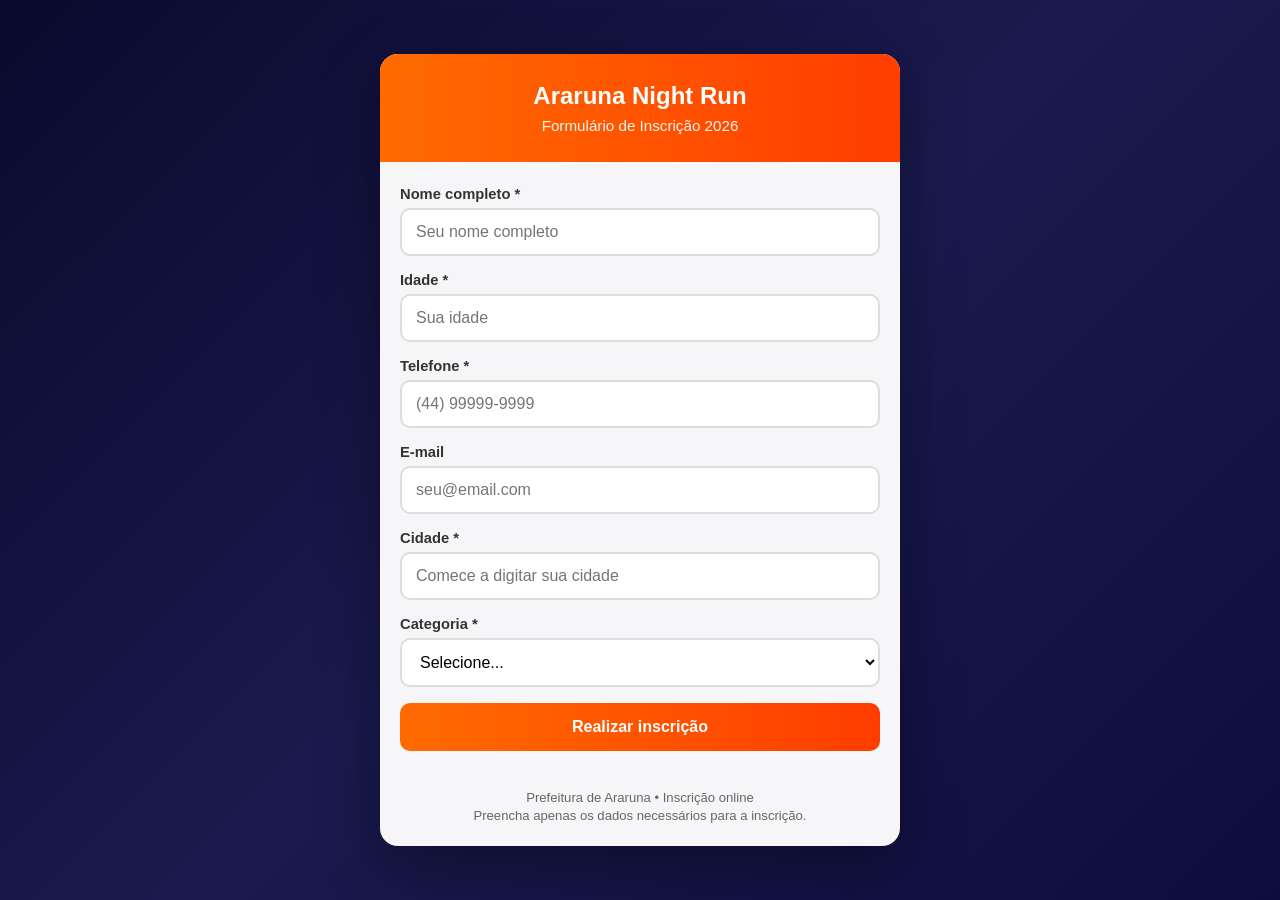
==== commit 44c98115: "Update index.html" ====
--- a/index.html
+++ b/index.html
@@ -170,29 +170,32 @@
           <input type="email" id="email" name="email" maxlength="120" placeholder="seu@email.com">
         </div>
 
-       <div class="form-group">
-  <label for="cidade">Cidade *</label>
-  <input
-    type="text"
-    id="cidade"
-    name="cidade"
-    list="listaCidadesPR"
-    required
-    maxlength="80"
-    placeholder="Comece a digitar sua cidade"
-    autocomplete="off"
-  >
-  <datalist id="listaCidadesPR"> </datalist>
-         <div class="form-group" id="outraCidadeBox" style="display:none;">
-  <label for="outraCidade">Digite sua cidade *</label>
-  <input
-    type="text"
-    id="outraCidade"
-    name="outraCidade"
-    maxlength="80"
-    placeholder="Informe sua cidade"
-  >
-</div>
+        <div class="form-group">
+          <label for="cidade">Cidade *</label>
+          <input
+            type="text"
+            id="cidade"
+            name="cidade"
+            list="listaCidadesPR"
+            required
+            maxlength="80"
+            placeholder="Comece a digitar sua cidade"
+            autocomplete="off"
+          >
+          <datalist id="listaCidadesPR"></datalist>
+        </div>
+
+        <div class="form-group" id="outraCidadeBox" style="display:none;">
+          <label for="outraCidade">Digite sua cidade *</label>
+          <input
+            type="text"
+            id="outraCidade"
+            name="outraCidade"
+            maxlength="80"
+            placeholder="Informe sua cidade"
+          >
+        </div>
+
         <div class="form-group">
           <label for="categoria">Categoria *</label>
           <select id="categoria" name="categoria" required>
@@ -225,6 +228,9 @@
     const msg = document.getElementById("msg");
     const btn = document.getElementById("btnEnviar");
     const telefone = document.getElementById("telefone");
+    const cidadeInput = document.getElementById("cidade");
+    const outraCidadeBox = document.getElementById("outraCidadeBox");
+    const outraCidadeInput = document.getElementById("outraCidade");
 
     telefone.addEventListener("input", function (e) {
       let v = e.target.value.replace(/\D/g, "");
@@ -241,6 +247,19 @@
       e.target.value = v;
     });
 
+    cidadeInput.addEventListener("input", function () {
+      const valor = this.value.trim();
+
+      if (valor.toLowerCase() === "outro") {
+        outraCidadeBox.style.display = "block";
+        outraCidadeInput.required = true;
+      } else {
+        outraCidadeBox.style.display = "none";
+        outraCidadeInput.required = false;
+        outraCidadeInput.value = "";
+      }
+    });
+
     function mostrarMensagem(tipo, texto) {
       msg.className = "msg " + tipo;
       msg.textContent = texto;
@@ -265,8 +284,19 @@
         return "Informe um e-mail válido.";
       }
 
-      if (!dados.cidade || dados.cidade.length < 2) {
+      const cidadeEscolhida = dados.cidade.trim();
+      const cidadeNaLista = cidadesPR.includes(cidadeEscolhida);
+
+      if (!cidadeEscolhida) {
         return "Informe a cidade.";
+      }
+
+      if (!cidadeNaLista && cidadeEscolhida !== "Outro") {
+        return 'Selecione uma cidade da lista. Se não encontrar, digite "Outro".';
+      }
+
+      if (cidadeEscolhida === "Outro" && (!dados.outraCidade || dados.outraCidade.trim().length < 2)) {
+        return "Informe sua cidade no campo complementar.";
       }
 
       if (!dados.categoria) {
@@ -287,6 +317,7 @@
         telefone: form.telefone.value.trim(),
         email: form.email.value.trim(),
         cidade: form.cidade.value.trim(),
+        outraCidade: outraCidadeInput.value.trim(),
         categoria: form.categoria.value.trim(),
         website: form.website.value.trim()
       };
@@ -295,6 +326,10 @@
       if (erro) {
         mostrarMensagem("error", erro);
         return;
+      }
+
+      if (dados.cidade === "Outro") {
+        dados.cidade = dados.outraCidade;
       }
 
       btn.disabled = true;
@@ -314,6 +349,8 @@
         if (resultado.ok) {
           mostrarMensagem("success", resultado.mensagem || "Inscrição realizada com sucesso!");
           form.reset();
+          outraCidadeBox.style.display = "none";
+          outraCidadeInput.required = false;
         } else {
           mostrarMensagem("error", resultado.mensagem || "Não foi possível enviar.");
         }
@@ -324,23 +361,17 @@
         btn.textContent = "Realizar inscrição";
       }
     });
-<script>
-  const cidadeInput = document.getElementById("cidade");
-  const outraCidadeBox = document.getElementById("outraCidadeBox");
-  const outraCidadeInput = document.getElementById("outraCidade");
-
-  cidadeInput.addEventListener("input", function () {
-    const valor = this.value.trim();
-
-    if (valor.toLowerCase() === "outro") {
-      outraCidadeBox.style.display = "block";
-      outraCidadeInput.required = true;
-    } else {
-      outraCidadeBox.style.display = "none";
-      outraCidadeInput.required = false;
-      outraCidadeInput.value = "";
-    }
-  });
-</script>
+  </script>
+
+  <script src="cidades-pr.js"></script>
+  <script>
+    const lista = document.getElementById("listaCidadesPR");
+
+    cidadesPR.forEach(cidade => {
+      const option = document.createElement("option");
+      option.value = cidade;
+      lista.appendChild(option);
+    });
+  </script>
 </body>
 </html>
